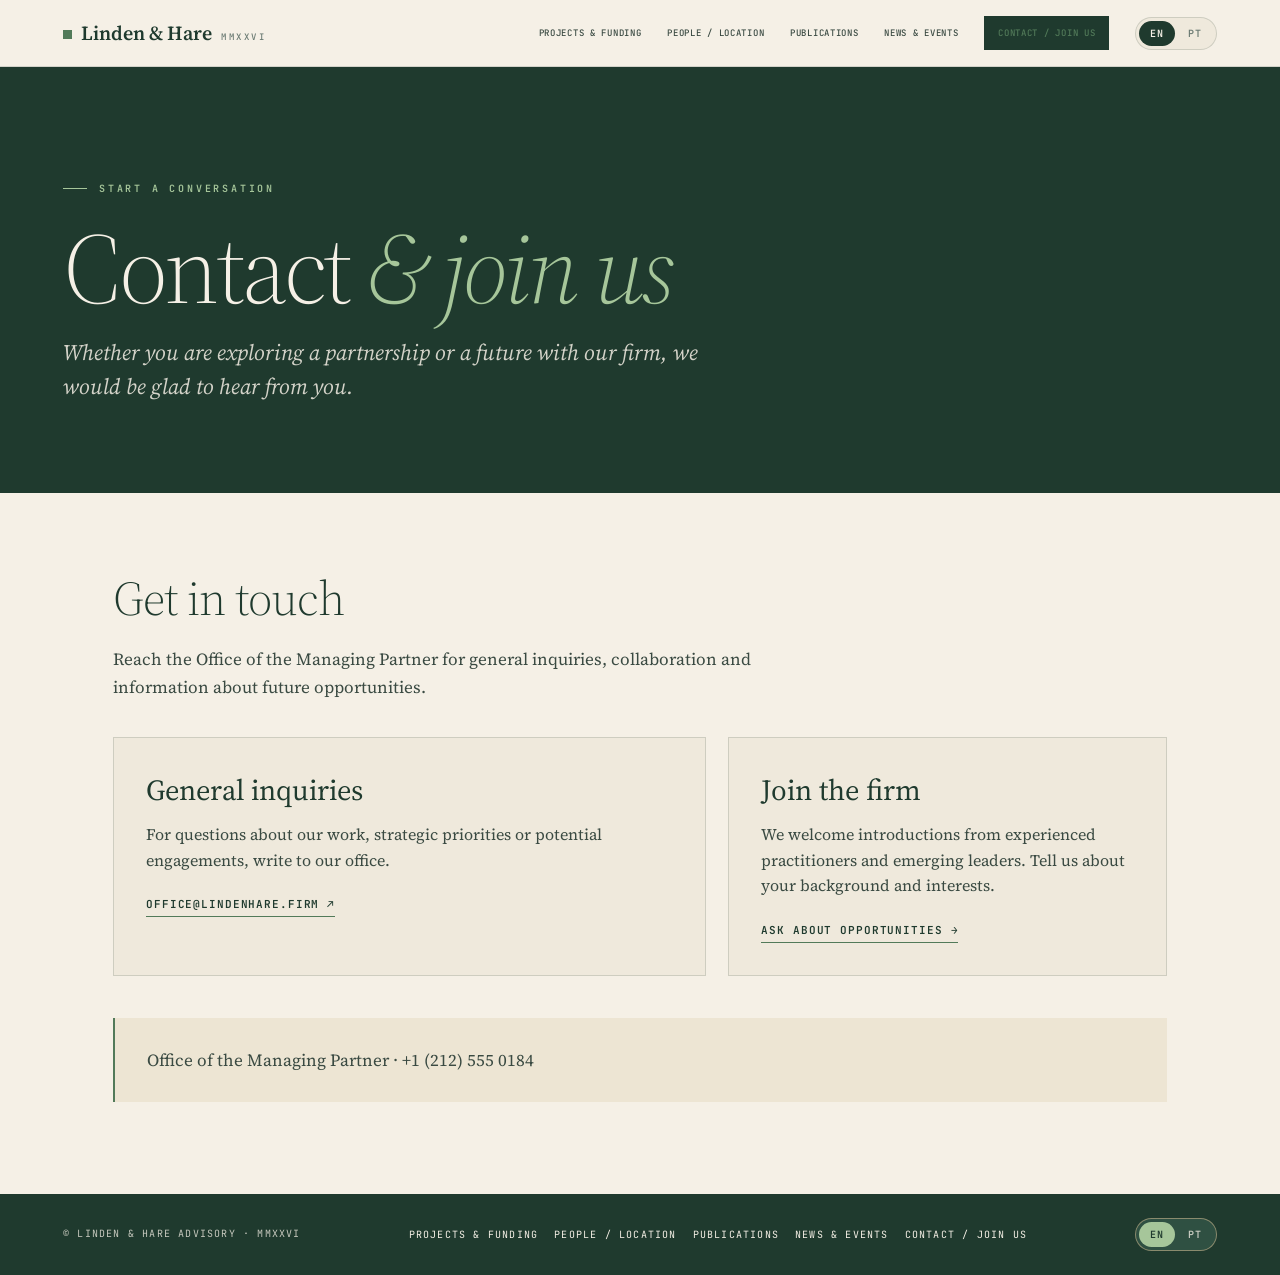
==== contact.html @ 703e1aa9 "PB.v1.0" ====
<!DOCTYPE html>
<html lang="en" data-title-en="Contact &amp; Join Us | Linden &amp; Hare" data-title-pt-BR="Contato e Faça Parte | Linden &amp; Hare" data-description-en="Contact Linden &amp; Hare Advisory about our work, partnerships and future opportunities." data-description-pt-BR="Entre em contato com a Linden &amp; Hare Advisory para falar sobre nosso trabalho, parcerias e oportunidades futuras.">
<head>
  <meta charset="UTF-8">
  <meta name="viewport" content="width=device-width, initial-scale=1.0">
  <meta name="description" content="Contact Linden & Hare Advisory about our work, partnerships and future opportunities.">
  <title>Contact &amp; Join Us | Linden &amp; Hare</title>
  <link rel="preconnect" href="https://fonts.googleapis.com">
  <link rel="preconnect" href="https://fonts.gstatic.com" crossorigin>
  <link href="https://fonts.googleapis.com/css2?family=Source+Serif+4:ital,opsz,wght@0,8..60,300;0,8..60,400;0,8..60,500;0,8..60,600&family=JetBrains+Mono:wght@400;500;700&display=swap" rel="stylesheet">
  <link rel="stylesheet" href="site-pages.css">
</head>
<body>
<header class="site-header">
  <a class="brand" href="index.html"><span class="mark"></span>Linden &amp; Hare<span class="sub">MMXXVI</span></a>
  <nav class="primary-nav" aria-label="Main navigation">
    <a href="projects.html"><span data-locale="en">Projects &amp; Funding</span><span data-locale="pt-BR" hidden>Projetos e Financiamento</span></a>
    <a href="people.html"><span data-locale="en">People / Location</span><span data-locale="pt-BR" hidden>Pessoas / Localização</span></a>
    <a href="publications.html"><span data-locale="en">Publications</span><span data-locale="pt-BR" hidden>Publicações</span></a>
    <a href="news.html"><span data-locale="en">News &amp; Events</span><span data-locale="pt-BR" hidden>Notícias e Eventos</span></a>
    <a class="nav-cta" href="contact.html" aria-current="page"><span data-locale="en">Contact / Join Us</span><span data-locale="pt-BR" hidden>Contato / Faça parte</span></a>
    <div class="language-toggle" role="group" data-language-group aria-label="Choose language">
      <button class="language-option is-active" type="button" data-language-option="en" aria-label="English" aria-pressed="true">EN</button>
      <button class="language-option" type="button" data-language-option="pt-BR" aria-label="Português do Brasil" aria-pressed="false">PT</button>
    </div>
  </nav>
</header>
<main class="page-main">
  <section class="page-hero">
    <div class="page-hero-inner">
      <div class="eyebrow"><span data-locale="en">Start a conversation</span><span data-locale="pt-BR" hidden>Vamos conversar</span></div>
      <h1><span data-locale="en">Contact <em>&amp; join us</em></span><span data-locale="pt-BR" hidden>Contato <em>e faça parte</em></span></h1>
      <p><span data-locale="en">Whether you are exploring a partnership or a future with our firm, we would be glad to hear from you.</span><span data-locale="pt-BR" hidden>Seja para conversar sobre uma parceria ou sobre seu futuro profissional na firma, será um prazer receber sua mensagem.</span></p>
    </div>
  </section>
  <section class="page-content">
    <h2 class="section-heading"><span data-locale="en">Get in touch</span><span data-locale="pt-BR" hidden>Fale conosco</span></h2>
    <p class="section-intro"><span data-locale="en">Reach the Office of the Managing Partner for general inquiries, collaboration and information about future opportunities.</span><span data-locale="pt-BR" hidden>Entre em contato com o Escritório do Sócio-Diretor para dúvidas gerais, colaboração e informações sobre oportunidades futuras.</span></p>
    <div class="contact-grid">
      <article class="contact-panel">
        <h2><span data-locale="en">General inquiries</span><span data-locale="pt-BR" hidden>Consultas gerais</span></h2>
        <p><span data-locale="en">For questions about our work, strategic priorities or potential engagements, write to our office.</span><span data-locale="pt-BR" hidden>Para conversar sobre nosso trabalho, prioridades estratégicas ou possíveis projetos, escreva para nosso escritório.</span></p>
        <a class="contact-link" href="mailto:office@lindenhare.firm">office@lindenhare.firm ↗</a>
      </article>
      <article class="contact-panel">
        <h2><span data-locale="en">Join the firm</span><span data-locale="pt-BR" hidden>Faça parte da firma</span></h2>
        <p><span data-locale="en">We welcome introductions from experienced practitioners and emerging leaders. Tell us about your background and interests.</span><span data-locale="pt-BR" hidden>Estamos abertos a conhecer profissionais experientes e novas lideranças. Conte-nos sobre sua trajetória e seus interesses.</span></p>
        <a class="contact-link" href="mailto:office@lindenhare.firm?subject=Future%20opportunities"><span data-locale="en">Ask about opportunities →</span><span data-locale="pt-BR" hidden>Consulte oportunidades →</span></a>
      </article>
    </div>
    <aside class="callout"><p><span data-locale="en">Office of the Managing Partner · +1 (212) 555 0184</span><span data-locale="pt-BR" hidden>Escritório do Sócio-Diretor · +1 (212) 555 0184</span></p></aside>
  </section>
</main>
<footer class="site-footer">
  <p>&copy; Linden &amp; Hare Advisory · MMXXVI</p>
  <nav class="site-footer-links" aria-label="Footer navigation">
    <a href="projects.html"><span data-locale="en">Projects &amp; Funding</span><span data-locale="pt-BR" hidden>Projetos e Financiamento</span></a>
    <a href="people.html"><span data-locale="en">People / Location</span><span data-locale="pt-BR" hidden>Pessoas / Localização</span></a>
    <a href="publications.html"><span data-locale="en">Publications</span><span data-locale="pt-BR" hidden>Publicações</span></a>
    <a href="news.html"><span data-locale="en">News &amp; Events</span><span data-locale="pt-BR" hidden>Notícias e Eventos</span></a>
    <a href="contact.html"><span data-locale="en">Contact / Join Us</span><span data-locale="pt-BR" hidden>Contato / Faça parte</span></a>
  </nav>
  <div class="language-toggle" role="group" data-language-group aria-label="Choose language">
    <button class="language-option is-active" type="button" data-language-option="en" aria-label="English" aria-pressed="true">EN</button>
    <button class="language-option" type="button" data-language-option="pt-BR" aria-label="Português do Brasil" aria-pressed="false">PT</button>
  </div>
</footer>
<script src="site-pages.js"></script>
</body>
</html>
---- site-pages.css ----
:root{
  --bone:#F5F0E6;
  --bone-2:#EFE9DC;
  --cream:#EDE5D3;
  --green:#1F3A2E;
  --green-2:#2F5042;
  --gold:#527A59;
  --gold-soft:#A6C69A;
  --ink:#1F3A2E;
  --ink-2:#3A4A42;
  --ink-3:#6B7B73;
  --rule:rgba(31,58,46,.16);
  --font-serif:'Source Serif 4',Georgia,serif;
  --font-mono:'JetBrains Mono','Courier New',monospace;
}
*{box-sizing:border-box}
html{scroll-behavior:smooth}
body{margin:0;background:var(--bone);color:var(--ink);font-family:var(--font-serif);-webkit-font-smoothing:antialiased}
a{color:inherit}
.site-header{position:sticky;top:0;z-index:10;display:flex;align-items:center;justify-content:space-between;gap:28px;padding:16px 7vmin;background:rgba(245,240,230,.96);border-bottom:1px solid var(--rule);backdrop-filter:blur(12px)}
.brand{display:flex;align-items:baseline;gap:9px;color:var(--ink);font-family:var(--font-serif);font-size:20px;font-weight:600;text-decoration:none;white-space:nowrap}
.brand .mark{display:inline-block;width:9px;height:9px;background:var(--gold);transform:translateY(-1px)}
.brand .sub{font-family:var(--font-mono);font-size:9px;font-weight:500;letter-spacing:.28em;text-transform:uppercase;color:var(--ink-3)}
.primary-nav{display:flex;align-items:center;justify-content:flex-end;gap:clamp(12px,2vw,26px);font-family:var(--font-mono);font-size:9px;font-weight:500;letter-spacing:.08em;text-transform:uppercase}
.primary-nav>a{color:var(--ink-2);text-decoration:none;white-space:nowrap;transition:color .2s}
.primary-nav>a:hover,.primary-nav>a:focus-visible,.primary-nav>a[aria-current=page]{color:var(--gold)}
.primary-nav .nav-cta{padding:10px 13px;border:1px solid var(--ink);background:var(--ink);color:var(--bone)}
.primary-nav .nav-cta:hover,.primary-nav .nav-cta:focus-visible{background:var(--gold);border-color:var(--gold);color:var(--ink)}
.language-toggle{display:inline-flex;align-items:center;gap:2px;padding:3px;background:var(--bone-2);border:1px solid var(--rule);border-radius:999px;font-family:var(--font-mono);font-size:10px;font-weight:600;letter-spacing:.08em}
.language-option{min-width:36px;padding:6px 9px;border:0;border-radius:999px;background:transparent;color:var(--ink-3);font:inherit;letter-spacing:inherit;cursor:pointer}
.language-option:hover,.language-option:focus-visible{color:var(--ink);outline:2px solid var(--gold);outline-offset:1px}
.language-option.is-active{background:var(--ink);color:var(--bone)}
.page-main{min-height:calc(100vh - 150px)}
.page-hero{padding:clamp(62px,9vw,124px) 7vmin clamp(56px,7vw,92px);background:var(--green);color:var(--bone)}
.page-hero-inner,.page-content{width:min(1180px,100%);margin:0 auto}
.eyebrow{display:flex;align-items:center;gap:12px;color:var(--gold-soft);font-family:var(--font-mono);font-size:10px;font-weight:600;letter-spacing:.28em;text-transform:uppercase}
.eyebrow::before{content:"";width:24px;height:1px;background:var(--gold-soft)}
.page-hero h1{max-width:950px;margin:24px 0 18px;font-size:clamp(48px,8vw,100px);font-weight:300;line-height:.98;letter-spacing:-.035em}
.page-hero h1 em{color:var(--gold-soft);font-weight:300}
.page-hero p{max-width:680px;margin:0;color:rgba(245,240,230,.84);font-size:clamp(17px,1.8vw,22px);font-style:italic;line-height:1.55}
.page-content{padding:72px 7vmin 92px}
.section-heading{margin:0 0 14px;font-size:clamp(30px,4vw,48px);font-weight:300;letter-spacing:-.025em}
.section-intro{max-width:720px;margin:0 0 36px;color:var(--ink-2);font-size:17px;line-height:1.65}
.card-grid{display:grid;grid-template-columns:repeat(3,minmax(0,1fr));gap:18px}
.info-card{display:flex;flex-direction:column;min-height:230px;padding:26px;background:var(--bone-2);border:1px solid var(--rule)}
.info-card .card-kicker{margin-bottom:20px;color:var(--gold);font-family:var(--font-mono);font-size:10px;font-weight:600;letter-spacing:.18em;text-transform:uppercase}
.info-card h3{margin:0 0 11px;font-size:25px;font-weight:400;line-height:1.15}
.info-card p{margin:0;color:var(--ink-2);font-size:15px;line-height:1.6}
.info-card .card-value{margin-top:auto;padding-top:22px;color:var(--ink);font-size:24px;font-style:italic}
.callout{margin-top:42px;padding:28px 32px;border-left:2px solid var(--gold);background:var(--cream)}
.callout p{max-width:850px;margin:0;color:var(--ink-2);font-size:17px;line-height:1.65}
.timeline{display:grid;grid-template-columns:140px 1fr;gap:0 28px}
.timeline-item{display:contents}
.timeline-date,.timeline-detail{padding:22px 0;border-bottom:1px solid var(--rule)}
.timeline-date{color:var(--gold);font-family:var(--font-mono);font-size:11px;font-weight:600;letter-spacing:.14em;text-transform:uppercase}
.timeline-detail h3{margin:0 0 7px;font-size:22px;font-weight:400}
.timeline-detail p{margin:0;color:var(--ink-2);font-size:15px;line-height:1.55}
.contact-grid{display:grid;grid-template-columns:1.15fr .85fr;gap:22px}
.contact-panel{padding:32px;background:var(--bone-2);border:1px solid var(--rule)}
.contact-panel h2{margin:0 0 12px;font-size:29px;font-weight:400}
.contact-panel p{margin:0 0 18px;color:var(--ink-2);font-size:16px;line-height:1.6}
.contact-link{display:inline-flex;align-items:center;gap:9px;color:var(--ink);font-family:var(--font-mono);font-size:11px;font-weight:600;letter-spacing:.08em;text-transform:uppercase;text-decoration:none;border-bottom:1px solid var(--gold);padding-bottom:5px}
.site-footer{display:flex;align-items:center;justify-content:space-between;gap:24px;padding:24px 7vmin;background:var(--green);color:var(--bone);font-family:var(--font-mono);font-size:10px;letter-spacing:.12em;text-transform:uppercase}
.site-footer p{margin:0;line-height:1.6;color:rgba(245,240,230,.78)}
.site-footer-links{display:flex;align-items:center;justify-content:center;gap:16px;flex-wrap:wrap}
.site-footer-links a{color:var(--bone);text-decoration:none;transition:color .2s}
.site-footer-links a:hover,.site-footer-links a:focus-visible{color:var(--gold-soft)}
.site-footer .language-toggle{background:var(--green-2);border-color:rgba(212,187,145,.55)}
.site-footer .language-option{color:rgba(245,240,230,.78)}
.site-footer .language-option:hover,.site-footer .language-option:focus-visible{color:var(--bone)}
.site-footer .language-option.is-active{background:var(--gold-soft);color:var(--ink)}
@media(max-width:1100px){
  .site-header{align-items:flex-start;flex-direction:column;gap:13px;padding:14px 5vw}
  .primary-nav{width:100%;justify-content:space-between;gap:12px;flex-wrap:wrap}
}
@media(max-width:720px){
  .primary-nav{justify-content:flex-start;gap:12px 18px}
  .card-grid{grid-template-columns:repeat(2,minmax(0,1fr))}
  .contact-grid{grid-template-columns:1fr}
  .page-content{padding:56px 5vw 68px}
  .page-hero{padding-left:5vw;padding-right:5vw}
}
@media(max-width:520px){
  .site-header{padding:13px 20px}
  .primary-nav{gap:10px 15px;font-size:8px}
  .primary-nav .nav-cta{padding:8px 9px}
  .brand{font-size:18px}
  .card-grid{grid-template-columns:1fr}
  .info-card{min-height:190px}
  .timeline{grid-template-columns:1fr}
  .timeline-date{padding-bottom:0;border-bottom:0}
  .timeline-detail{padding-top:10px}
  .site-footer{align-items:flex-start;flex-direction:column;padding:22px 20px}
  .site-footer-links{justify-content:flex-start;gap:12px}
}
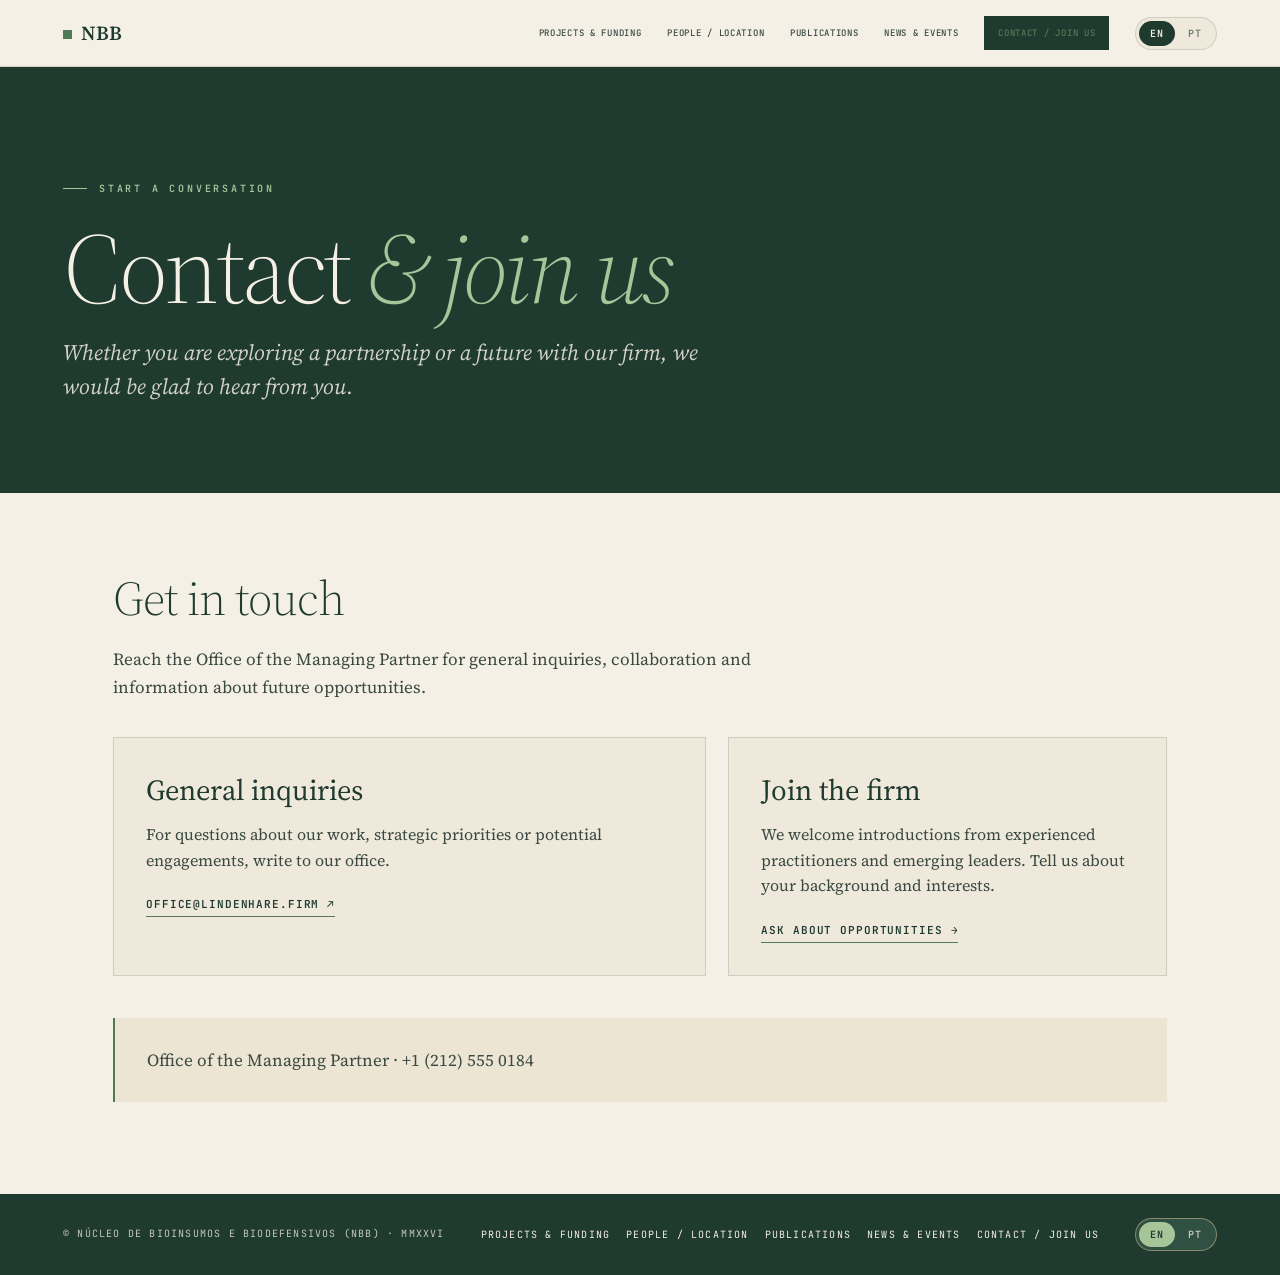
==== commit 16e93ff7: "pb.v1.1" ====
--- a/contact.html
+++ b/contact.html
@@ -1,10 +1,10 @@
 <!DOCTYPE html>
-<html lang="en" data-title-en="Contact &amp; Join Us | Linden &amp; Hare" data-title-pt-BR="Contato e Faça Parte | Linden &amp; Hare" data-description-en="Contact Linden &amp; Hare Advisory about our work, partnerships and future opportunities." data-description-pt-BR="Entre em contato com a Linden &amp; Hare Advisory para falar sobre nosso trabalho, parcerias e oportunidades futuras.">
+<html lang="en" data-title-en="Contact &amp; Join Us | Núcleo de Bioinsumos e Biodefensivos (NBB)" data-title-pt-BR="Contato e Faça Parte | Núcleo de Bioinsumos e Biodefensivos (NBB)" data-description-en="Contact Núcleo de Bioinsumos e Biodefensivos (NBB) about our work, partnerships and future opportunities." data-description-pt-BR="Entre em contato com o Núcleo de Bioinsumos e Biodefensivos (NBB) para falar sobre nosso trabalho, parcerias e oportunidades futuras.">
 <head>
   <meta charset="UTF-8">
   <meta name="viewport" content="width=device-width, initial-scale=1.0">
-  <meta name="description" content="Contact Linden & Hare Advisory about our work, partnerships and future opportunities.">
-  <title>Contact &amp; Join Us | Linden &amp; Hare</title>
+  <meta name="description" content="Contact Núcleo de Bioinsumos e Biodefensivos (NBB) about our work, partnerships and future opportunities.">
+  <title>Contact &amp; Join Us | Núcleo de Bioinsumos e Biodefensivos (NBB)</title>
   <link rel="preconnect" href="https://fonts.googleapis.com">
   <link rel="preconnect" href="https://fonts.gstatic.com" crossorigin>
   <link href="https://fonts.googleapis.com/css2?family=Source+Serif+4:ital,opsz,wght@0,8..60,300;0,8..60,400;0,8..60,500;0,8..60,600&family=JetBrains+Mono:wght@400;500;700&display=swap" rel="stylesheet">
@@ -12,7 +12,7 @@
 </head>
 <body>
 <header class="site-header">
-  <a class="brand" href="index.html"><span class="mark"></span>Linden &amp; Hare<span class="sub">MMXXVI</span></a>
+  <a class="brand" href="index.html" aria-label="Núcleo de Bioinsumos e Biodefensivos (NBB)"><span class="mark"></span>NBB</a>
   <nav class="primary-nav" aria-label="Main navigation">
     <a href="projects.html"><span data-locale="en">Projects &amp; Funding</span><span data-locale="pt-BR" hidden>Projetos e Financiamento</span></a>
     <a href="people.html"><span data-locale="en">People / Location</span><span data-locale="pt-BR" hidden>Pessoas / Localização</span></a>
@@ -52,7 +52,7 @@
   </section>
 </main>
 <footer class="site-footer">
-  <p>&copy; Linden &amp; Hare Advisory · MMXXVI</p>
+  <p>&copy; Núcleo de Bioinsumos e Biodefensivos (NBB) · MMXXVI</p>
   <nav class="site-footer-links" aria-label="Footer navigation">
     <a href="projects.html"><span data-locale="en">Projects &amp; Funding</span><span data-locale="pt-BR" hidden>Projetos e Financiamento</span></a>
     <a href="people.html"><span data-locale="en">People / Location</span><span data-locale="pt-BR" hidden>Pessoas / Localização</span></a>
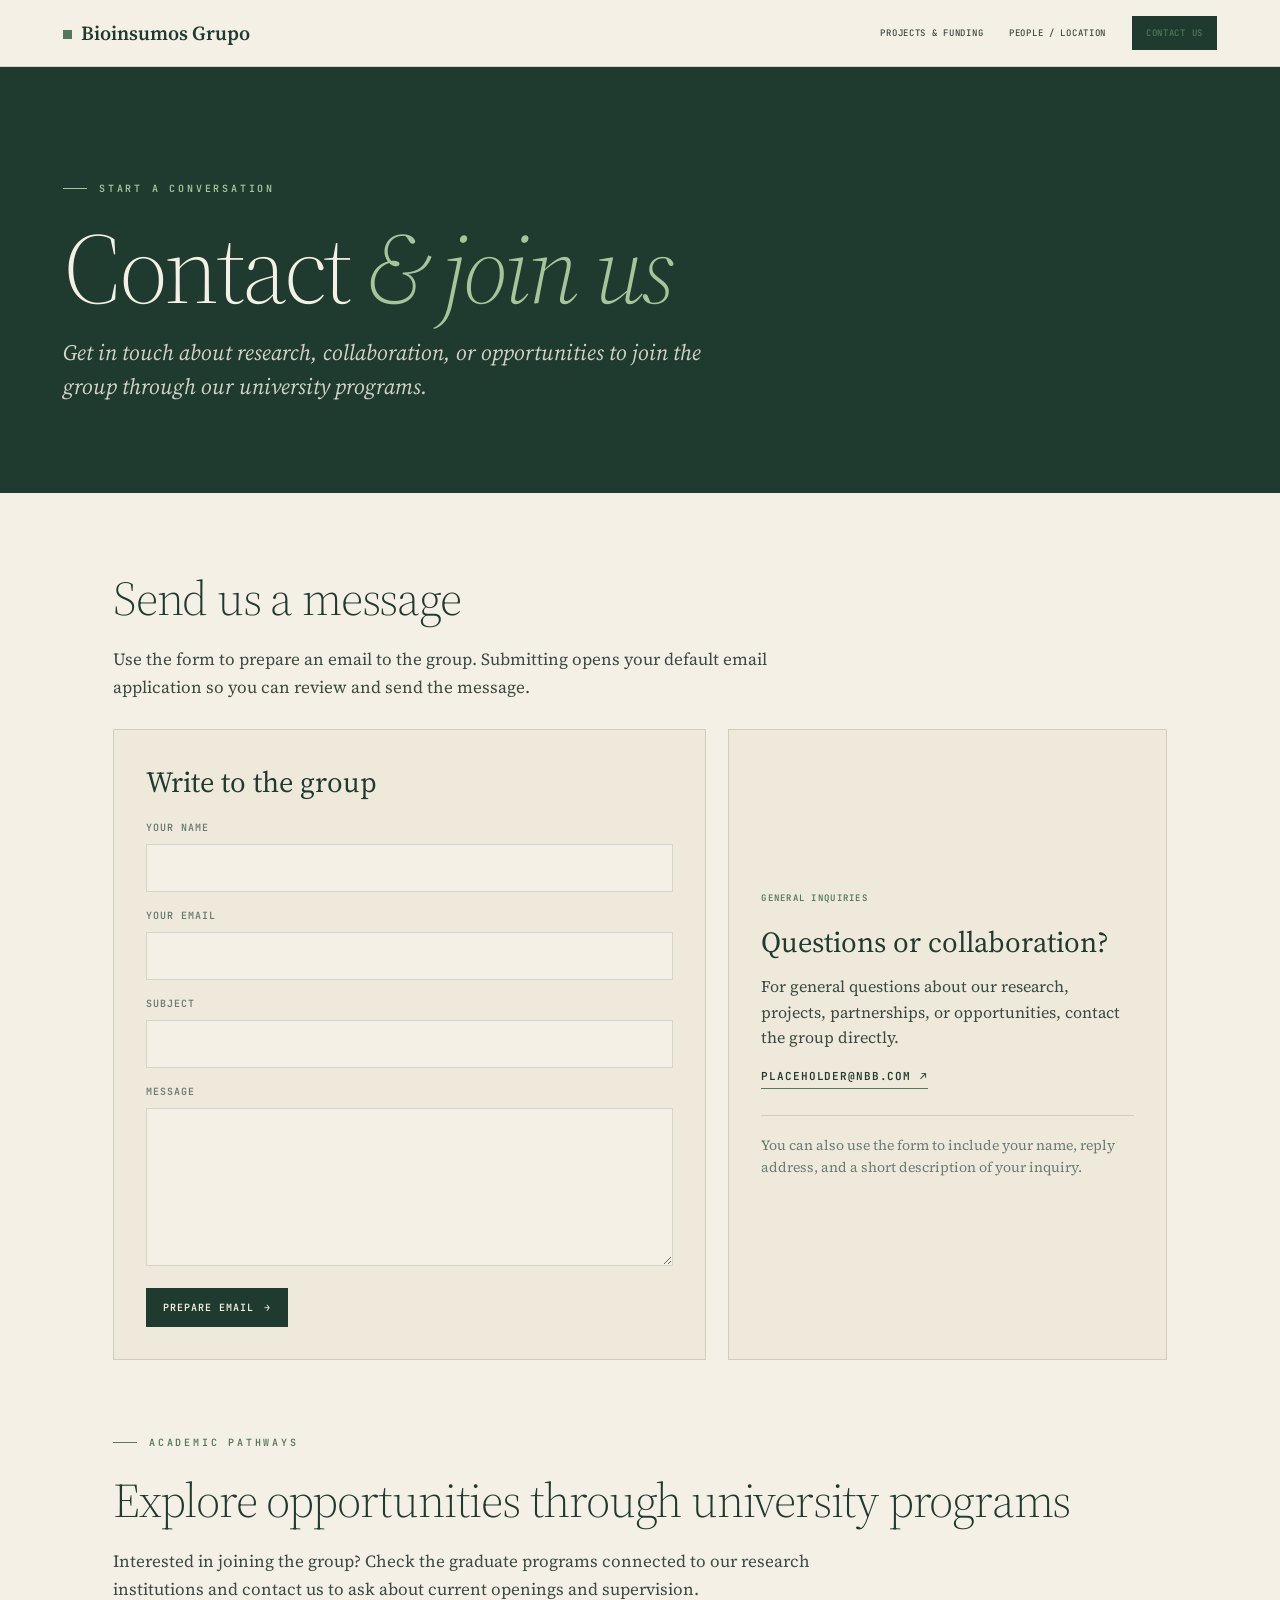
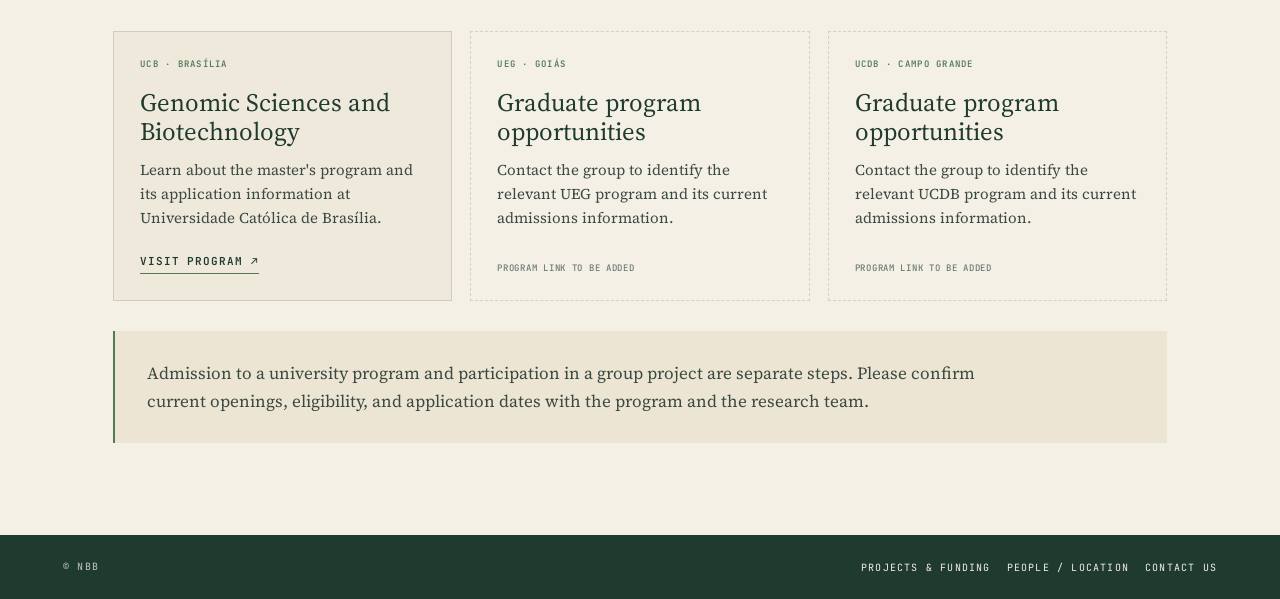
==== commit ab017865: "1.2" ====
--- a/contact.html
+++ b/contact.html
@@ -1,10 +1,10 @@
 <!DOCTYPE html>
-<html lang="en" data-title-en="Contact &amp; Join Us | Núcleo de Bioinsumos e Biodefensivos (NBB)" data-title-pt-BR="Contato e Faça Parte | Núcleo de Bioinsumos e Biodefensivos (NBB)" data-description-en="Contact Núcleo de Bioinsumos e Biodefensivos (NBB) about our work, partnerships and future opportunities." data-description-pt-BR="Entre em contato com o Núcleo de Bioinsumos e Biodefensivos (NBB) para falar sobre nosso trabalho, parcerias e oportunidades futuras.">
+<html lang="en">
 <head>
   <meta charset="UTF-8">
   <meta name="viewport" content="width=device-width, initial-scale=1.0">
-  <meta name="description" content="Contact Núcleo de Bioinsumos e Biodefensivos (NBB) about our work, partnerships and future opportunities.">
-  <title>Contact &amp; Join Us | Núcleo de Bioinsumos e Biodefensivos (NBB)</title>
+  <meta name="description" content="Contact Núcleo de Bioinsumos e Biodefensivos (Bioinsumos Grupo) about our work, partnerships and future opportunities.">
+  <title>Contact &amp; Join Us | NBB</title>
   <link rel="preconnect" href="https://fonts.googleapis.com">
   <link rel="preconnect" href="https://fonts.gstatic.com" crossorigin>
   <link href="https://fonts.googleapis.com/css2?family=Source+Serif+4:ital,opsz,wght@0,8..60,300;0,8..60,400;0,8..60,500;0,8..60,600&family=JetBrains+Mono:wght@400;500;700&display=swap" rel="stylesheet">
@@ -12,59 +12,85 @@
 </head>
 <body>
 <header class="site-header">
-  <a class="brand" href="index.html" aria-label="Núcleo de Bioinsumos e Biodefensivos (NBB)"><span class="mark"></span>NBB</a>
+  <a class="brand" href="index.html" aria-label="Núcleo de Bioinsumos e Biodefensivos (Bioinsumos Grupo)"><span class="mark"></span>Bioinsumos Grupo</a>
   <nav class="primary-nav" aria-label="Main navigation">
-    <a href="projects.html"><span data-locale="en">Projects &amp; Funding</span><span data-locale="pt-BR" hidden>Projetos e Financiamento</span></a>
-    <a href="people.html"><span data-locale="en">People / Location</span><span data-locale="pt-BR" hidden>Pessoas / Localização</span></a>
-    <a href="publications.html"><span data-locale="en">Publications</span><span data-locale="pt-BR" hidden>Publicações</span></a>
-    <a href="news.html"><span data-locale="en">News &amp; Events</span><span data-locale="pt-BR" hidden>Notícias e Eventos</span></a>
-    <a class="nav-cta" href="contact.html" aria-current="page"><span data-locale="en">Contact / Join Us</span><span data-locale="pt-BR" hidden>Contato / Faça parte</span></a>
-    <div class="language-toggle" role="group" data-language-group aria-label="Choose language">
-      <button class="language-option is-active" type="button" data-language-option="en" aria-label="English" aria-pressed="true">EN</button>
-      <button class="language-option" type="button" data-language-option="pt-BR" aria-label="Português do Brasil" aria-pressed="false">PT</button>
-    </div>
-  </nav>
+    <a href="projects.html">Projects &amp; Funding</a>
+    <a href="people.html">People / Location</a>
+    <a class="nav-cta" href="contact.html" aria-current="page">Contact Us</a>
+</nav>
 </header>
 <main class="page-main">
   <section class="page-hero">
     <div class="page-hero-inner">
-      <div class="eyebrow"><span data-locale="en">Start a conversation</span><span data-locale="pt-BR" hidden>Vamos conversar</span></div>
-      <h1><span data-locale="en">Contact <em>&amp; join us</em></span><span data-locale="pt-BR" hidden>Contato <em>e faça parte</em></span></h1>
-      <p><span data-locale="en">Whether you are exploring a partnership or a future with our firm, we would be glad to hear from you.</span><span data-locale="pt-BR" hidden>Seja para conversar sobre uma parceria ou sobre seu futuro profissional na firma, será um prazer receber sua mensagem.</span></p>
+      <div class="eyebrow">Start a conversation</div>
+      <h1>Contact <em>&amp; join us</em></h1>
+      <p>Get in touch about research, collaboration, or opportunities to join the group through our university programs.</p>
     </div>
   </section>
-  <section class="page-content">
-    <h2 class="section-heading"><span data-locale="en">Get in touch</span><span data-locale="pt-BR" hidden>Fale conosco</span></h2>
-    <p class="section-intro"><span data-locale="en">Reach the Office of the Managing Partner for general inquiries, collaboration and information about future opportunities.</span><span data-locale="pt-BR" hidden>Entre em contato com o Escritório do Sócio-Diretor para dúvidas gerais, colaboração e informações sobre oportunidades futuras.</span></p>
-    <div class="contact-grid">
-      <article class="contact-panel">
-        <h2><span data-locale="en">General inquiries</span><span data-locale="pt-BR" hidden>Consultas gerais</span></h2>
-        <p><span data-locale="en">For questions about our work, strategic priorities or potential engagements, write to our office.</span><span data-locale="pt-BR" hidden>Para conversar sobre nosso trabalho, prioridades estratégicas ou possíveis projetos, escreva para nosso escritório.</span></p>
-        <a class="contact-link" href="mailto:office@lindenhare.firm">office@lindenhare.firm ↗</a>
-      </article>
-      <article class="contact-panel">
-        <h2><span data-locale="en">Join the firm</span><span data-locale="pt-BR" hidden>Faça parte da firma</span></h2>
-        <p><span data-locale="en">We welcome introductions from experienced practitioners and emerging leaders. Tell us about your background and interests.</span><span data-locale="pt-BR" hidden>Estamos abertos a conhecer profissionais experientes e novas lideranças. Conte-nos sobre sua trajetória e seus interesses.</span></p>
-        <a class="contact-link" href="mailto:office@lindenhare.firm?subject=Future%20opportunities"><span data-locale="en">Ask about opportunities →</span><span data-locale="pt-BR" hidden>Consulte oportunidades →</span></a>
-      </article>
-    </div>
-    <aside class="callout"><p><span data-locale="en">Office of the Managing Partner · +1 (212) 555 0184</span><span data-locale="pt-BR" hidden>Escritório do Sócio-Diretor · +1 (212) 555 0184</span></p></aside>
+  <section class="page-content contact-page-content">
+    <section class="contact-section" aria-labelledby="contact-email-heading">
+      <h2 class="section-heading" id="contact-email-heading">Send us a message</h2>
+      <p class="section-intro">Use the form to prepare an email to the group. Submitting opens your default email application so you can review and send the message.</p>
+      <div class="contact-grid">
+        <article class="contact-panel contact-form-panel">
+          <h2>Write to the group</h2>
+          <form action="mailto:placeholder@nbb.com" method="post" enctype="text/plain">
+            <label for="contact-name">Your name</label>
+            <input id="contact-name" name="Name" autocomplete="name" required>
+            <label for="contact-email">Your email</label>
+            <input id="contact-email" name="Email" type="email" autocomplete="email" required>
+            <label for="contact-subject">Subject</label>
+            <input id="contact-subject" name="Subject" required>
+            <label for="contact-message">Message</label>
+            <textarea id="contact-message" name="Message" rows="6" required></textarea>
+            <button class="contact-submit" type="submit">Prepare email <span aria-hidden="true">&rarr;</span></button>
+          </form>
+        </article>
+        <article class="contact-panel contact-general-panel">
+          <span class="card-kicker">General inquiries</span>
+          <h2>Questions or collaboration?</h2>
+          <p>For general questions about our research, projects, partnerships, or opportunities, contact the group directly.</p>
+          <a class="contact-link" href="mailto:placeholder@nbb.com">placeholder@nbb.com <span aria-hidden="true">&nearr;</span></a>
+          <p class="contact-note">You can also use the form to include your name, reply address, and a short description of your inquiry.</p>
+        </article>
+      </div>
+    </section>
+
+    <section class="contact-section program-opportunities" aria-labelledby="programs-heading">
+      <div class="eyebrow">Academic pathways</div>
+      <h2 class="section-heading" id="programs-heading">Explore opportunities through university programs</h2>
+      <p class="section-intro">Interested in joining the group? Check the graduate programs connected to our research institutions and contact us to ask about current openings and supervision.</p>
+      <div class="program-card-grid">
+        <article class="program-card">
+          <span class="card-kicker">UCB · Brasília</span>
+          <h3>Genomic Sciences and Biotechnology</h3>
+          <p>Learn about the master's program and its application information at Universidade Católica de Brasília.</p>
+          <a class="contact-link" href="https://www.catolica.edu.br/pos-stricto/mestrado-em-ciencias-genomicas-e-biotecnologia-ucb" target="_blank" rel="noopener noreferrer">Visit program <span aria-hidden="true">&nearr;</span></a>
+        </article>
+        <article class="program-card program-card-pending">
+          <span class="card-kicker">UEG · Goiás</span>
+          <h3>Graduate program opportunities</h3>
+          <p>Contact the group to identify the relevant UEG program and its current admissions information.</p>
+          <span class="program-link-pending">Program link to be added</span>
+        </article>
+        <article class="program-card program-card-pending">
+          <span class="card-kicker">UCDB · Campo Grande</span>
+          <h3>Graduate program opportunities</h3>
+          <p>Contact the group to identify the relevant UCDB program and its current admissions information.</p>
+          <span class="program-link-pending">Program link to be added</span>
+        </article>
+      </div>
+      <aside class="callout"><p>Admission to a university program and participation in a group project are separate steps. Please confirm current openings, eligibility, and application dates with the program and the research team.</p></aside>
+    </section>
   </section>
 </main>
 <footer class="site-footer">
-  <p>&copy; Núcleo de Bioinsumos e Biodefensivos (NBB) · MMXXVI</p>
+  <p>&copy; NBB</p>
   <nav class="site-footer-links" aria-label="Footer navigation">
-    <a href="projects.html"><span data-locale="en">Projects &amp; Funding</span><span data-locale="pt-BR" hidden>Projetos e Financiamento</span></a>
-    <a href="people.html"><span data-locale="en">People / Location</span><span data-locale="pt-BR" hidden>Pessoas / Localização</span></a>
-    <a href="publications.html"><span data-locale="en">Publications</span><span data-locale="pt-BR" hidden>Publicações</span></a>
-    <a href="news.html"><span data-locale="en">News &amp; Events</span><span data-locale="pt-BR" hidden>Notícias e Eventos</span></a>
-    <a href="contact.html"><span data-locale="en">Contact / Join Us</span><span data-locale="pt-BR" hidden>Contato / Faça parte</span></a>
+    <a href="projects.html">Projects &amp; Funding</a>
+    <a href="people.html">People / Location</a>
+    <a href="contact.html">Contact Us</a>
   </nav>
-  <div class="language-toggle" role="group" data-language-group aria-label="Choose language">
-    <button class="language-option is-active" type="button" data-language-option="en" aria-label="English" aria-pressed="true">EN</button>
-    <button class="language-option" type="button" data-language-option="pt-BR" aria-label="Português do Brasil" aria-pressed="false">PT</button>
-  </div>
 </footer>
-<script src="site-pages.js"></script>
 </body>
 </html>
--- a/site-pages.css
+++ b/site-pages.css
@@ -26,10 +26,6 @@
 .primary-nav>a:hover,.primary-nav>a:focus-visible,.primary-nav>a[aria-current=page]{color:var(--gold)}
 .primary-nav .nav-cta{padding:10px 13px;border:1px solid var(--ink);background:var(--ink);color:var(--bone)}
 .primary-nav .nav-cta:hover,.primary-nav .nav-cta:focus-visible{background:var(--gold);border-color:var(--gold);color:var(--ink)}
-.language-toggle{display:inline-flex;align-items:center;gap:2px;padding:3px;background:var(--bone-2);border:1px solid var(--rule);border-radius:999px;font-family:var(--font-mono);font-size:10px;font-weight:600;letter-spacing:.08em}
-.language-option{min-width:36px;padding:6px 9px;border:0;border-radius:999px;background:transparent;color:var(--ink-3);font:inherit;letter-spacing:inherit;cursor:pointer}
-.language-option:hover,.language-option:focus-visible{color:var(--ink);outline:2px solid var(--gold);outline-offset:1px}
-.language-option.is-active{background:var(--ink);color:var(--bone)}
 .page-main{min-height:calc(100vh - 150px)}
 .page-hero{padding:clamp(62px,9vw,124px) 7vmin clamp(56px,7vw,92px);background:var(--green);color:var(--bone)}
 .page-hero-inner,.page-content{width:min(1180px,100%);margin:0 auto}
@@ -60,15 +56,194 @@
 .contact-panel h2{margin:0 0 12px;font-size:29px;font-weight:400}
 .contact-panel p{margin:0 0 18px;color:var(--ink-2);font-size:16px;line-height:1.6}
 .contact-link{display:inline-flex;align-items:center;gap:9px;color:var(--ink);font-family:var(--font-mono);font-size:11px;font-weight:600;letter-spacing:.08em;text-transform:uppercase;text-decoration:none;border-bottom:1px solid var(--gold);padding-bottom:5px}
+.contact-page-content{display:grid;gap:76px}
+.contact-section .section-intro{margin-bottom:28px}
+.contact-form-panel form{display:grid;gap:10px}
+.contact-form-panel label{margin-top:7px;color:var(--ink-3);font-family:var(--font-mono);font-size:10px;font-weight:600;letter-spacing:.1em;text-transform:uppercase}
+.contact-form-panel input,.contact-form-panel textarea{width:100%;padding:12px 13px;border:1px solid var(--rule);border-radius:0;background:var(--bone);color:var(--ink);font:16px var(--font-serif)}
+.contact-form-panel textarea{resize:vertical}
+.contact-form-panel input:focus-visible,.contact-form-panel textarea:focus-visible{outline:2px solid var(--gold);outline-offset:2px}
+.contact-submit{display:inline-flex;align-items:center;justify-content:center;gap:10px;justify-self:start;margin-top:12px;padding:12px 16px;border:1px solid var(--ink);background:var(--ink);color:var(--bone);font-family:var(--font-mono);font-size:10px;font-weight:600;letter-spacing:.1em;text-transform:uppercase;cursor:pointer}
+.contact-submit:hover,.contact-submit:focus-visible{border-color:var(--gold);background:var(--gold);color:var(--bone)}
+.contact-general-panel{display:flex;flex-direction:column;align-items:flex-start;justify-content:center}
+.contact-general-panel .card-kicker,.program-card .card-kicker{display:block;margin-bottom:18px;color:var(--gold);font-family:var(--font-mono);font-size:9px;font-weight:600;letter-spacing:.14em;text-transform:uppercase}
+.contact-general-panel .contact-note{margin-top:26px;padding-top:18px;border-top:1px solid var(--rule);color:var(--ink-3);font-size:14px}
+.program-opportunities>.eyebrow{margin-bottom:18px;color:var(--gold)}
+.program-opportunities>.eyebrow::before{background:var(--gold)}
+.program-card-grid{display:grid;grid-template-columns:repeat(3,minmax(0,1fr));gap:18px}
+.program-card{display:flex;min-width:0;min-height:260px;flex-direction:column;align-items:flex-start;padding:26px;background:var(--bone-2);border:1px solid var(--rule)}
+.program-card h3{margin:0 0 12px;font-size:25px;font-weight:400;line-height:1.16}
+.program-card p{margin:0 0 24px;color:var(--ink-2);font-size:15px;line-height:1.6}
+.program-card .contact-link,.program-link-pending{margin-top:auto}
+.program-card-pending{background:transparent;border-style:dashed}
+.program-link-pending{color:var(--ink-3);font-family:var(--font-mono);font-size:9px;font-weight:500;letter-spacing:.08em;text-transform:uppercase}
+.program-opportunities .callout{margin-top:30px}
+.funding-overview{padding:34px 7vmin;background:var(--bone-2);border-bottom:1px solid var(--rule)}
+.funding-overview-inner{display:grid;grid-template-columns:minmax(0,2fr) repeat(2,minmax(130px,1fr));align-items:center;gap:24px;width:min(1180px,100%);margin:0 auto}
+.funding-total{display:flex;flex-direction:column;gap:5px}
+.funding-label,.funding-note{font-family:var(--font-mono);font-size:10px;font-weight:500;letter-spacing:.14em;text-transform:uppercase;color:var(--ink-3)}
+.funding-total strong{font-family:var(--font-serif);font-size:clamp(30px,4vw,48px);font-weight:400;line-height:1.1;font-variant-numeric:tabular-nums}
+.program-stat{display:flex;flex-direction:column;gap:4px;padding-left:22px;border-left:1px solid var(--rule)}
+.program-stat strong{font-family:var(--font-serif);font-size:36px;font-weight:300;line-height:1}
+.program-stat span{font-family:var(--font-mono);font-size:9px;letter-spacing:.1em;text-transform:uppercase;color:var(--ink-3)}
+.projects-section{padding-bottom:76px}
+.projects-layout{display:grid;grid-template-columns:minmax(210px,250px) minmax(0,1fr);align-items:start;gap:38px}
+.project-filters{position:sticky;top:104px;display:flex;flex-direction:column;align-items:stretch;gap:11px;padding:22px;background:var(--bone-2);border:1px solid var(--rule)}
+.project-filters h3{margin:0 0 8px;font-size:21px;font-weight:400}
+.project-filters label{margin-top:5px;font-family:var(--font-mono);font-size:9px;font-weight:600;letter-spacing:.12em;text-transform:uppercase;color:var(--ink-3)}
+.project-filters select{width:100%;min-height:42px;padding:9px 10px;border:1px solid var(--rule);border-radius:0;background:var(--bone);color:var(--ink);font:inherit;font-size:14px}
+.project-filters select:focus-visible,.filter-reset:focus-visible,.project-details-button:focus-visible,.project-dialog-close:focus-visible{outline:2px solid var(--gold);outline-offset:3px}
+.filter-reset{align-self:flex-start;margin-top:8px;padding:0 0 4px;border:0;border-bottom:1px solid var(--gold);background:transparent;color:var(--ink);font-family:var(--font-mono);font-size:9px;font-weight:600;letter-spacing:.1em;text-transform:uppercase;cursor:pointer}
+.project-results-count{margin:0 0 14px;color:var(--ink-3);font-family:var(--font-mono);font-size:10px;font-weight:500;letter-spacing:.12em;text-transform:uppercase}
+.project-list{border-top:1px solid var(--rule)}
+.project-card{padding:26px 28px;background:rgba(239,233,220,.45);border-bottom:1px solid var(--rule)}
+.project-card:nth-child(even){background:transparent}
+.project-card-meta{display:flex;align-items:center;gap:12px;flex-wrap:wrap;margin-bottom:12px}
+.project-category,.project-institution{font-family:var(--font-mono);font-size:9px;font-weight:600;letter-spacing:.12em;text-transform:uppercase}
+.project-category{color:var(--gold)}
+.project-institution{padding-left:12px;border-left:1px solid var(--rule);color:var(--ink-3)}
+.project-card h3{margin:0 0 10px;font-size:clamp(20px,2.4vw,28px);font-weight:400;line-height:1.2}
+.project-summary{display:-webkit-box;overflow:hidden;margin:0;color:var(--ink-2);font-size:15px;line-height:1.6;-webkit-box-orient:vertical;-webkit-line-clamp:3}
+.project-card-footer{display:flex;align-items:center;justify-content:space-between;gap:16px;margin-top:20px}
+.project-card-footer>span{color:var(--ink-3);font-size:14px;font-style:italic}
+.project-details-button{flex:none;padding:9px 12px;border:1px solid var(--ink);background:transparent;color:var(--ink);font-family:var(--font-mono);font-size:9px;font-weight:600;letter-spacing:.1em;text-transform:uppercase;cursor:pointer;transition:background .2s,color .2s}
+.project-details-button:hover{background:var(--ink);color:var(--bone)}
+.project-empty{padding:24px 0;color:var(--ink-2);font-size:16px}
+.project-dialog{width:min(820px,calc(100% - 32px));max-height:min(86vh,900px);margin:auto;padding:clamp(24px,5vw,48px);overflow-y:auto;border:1px solid var(--ink);border-radius:0;background:var(--bone);color:var(--ink);box-shadow:0 24px 80px rgba(0,0,0,.24)}
+.project-dialog::backdrop{background:rgba(16,35,27,.72);backdrop-filter:blur(3px)}
+.project-dialog-header{display:flex;align-items:center;justify-content:space-between;gap:20px}
+.project-dialog-kicker{font-family:var(--font-mono);font-size:9px;font-weight:600;letter-spacing:.14em;text-transform:uppercase;color:var(--gold)}
+.project-dialog-close{display:grid;place-items:center;flex:none;width:38px;height:38px;border:1px solid var(--rule);background:transparent;color:var(--ink);font-size:27px;line-height:1;cursor:pointer}
+.project-dialog-close:hover{background:var(--ink);color:var(--bone)}
+.project-dialog h2{margin:24px 0 10px;font-size:clamp(25px,4vw,38px);font-weight:400;line-height:1.15}
+.project-dialog-student{margin:0 0 26px;color:var(--ink-2);font-size:16px;font-style:italic}
+.project-details{display:grid;grid-template-columns:minmax(145px,.35fr) minmax(0,1fr);margin:0;border-top:1px solid var(--rule)}
+.project-details dt,.project-details dd{margin:0;padding:14px 0;border-bottom:1px solid var(--rule);font-size:14px;line-height:1.6}
+.project-details dt{padding-right:18px;color:var(--ink-3);font-family:var(--font-mono);font-size:9px;font-weight:600;letter-spacing:.1em;text-transform:uppercase}
+.project-details dd{color:var(--ink-2);white-space:pre-line}
+.projects-cta{padding:0 7vmin 72px}
+.projects-cta-inner{display:flex;align-items:center;justify-content:space-between;gap:32px;width:min(1180px,100%);margin:0 auto;padding:clamp(28px,5vw,52px);background:linear-gradient(rgba(31,58,46,.78),rgba(31,58,46,.78)),url("cerrado.jpg") center/cover no-repeat;color:var(--bone)}
+.projects-cta .eyebrow{color:var(--gold-soft)}
+.projects-cta .eyebrow::before{background:var(--gold-soft)}
+.projects-cta h2{max-width:720px;margin:17px 0 10px;font-size:clamp(28px,4vw,44px);font-weight:300;line-height:1.1}
+.projects-cta h2 em{color:var(--gold-soft)}
+.projects-cta p{max-width:680px;margin:0;color:rgba(245,240,230,.8);font-size:16px;line-height:1.6}
+.projects-cta-link{display:inline-flex;flex:none;align-items:center;gap:12px;padding:12px 15px;border:1px solid var(--gold-soft);color:var(--bone);font-family:var(--font-mono);font-size:9px;font-weight:600;letter-spacing:.12em;text-transform:uppercase;text-decoration:none;transition:background .2s,color .2s}
+.projects-cta-link:hover,.projects-cta-link:focus-visible{background:var(--gold-soft);color:var(--ink)}
+.projects-cta-link span{font-size:15px}
+.people-section{padding:clamp(64px,8vw,104px) 7vmin}
+.people-section-inner,.coordinator-inner,.people-cta-inner{width:min(1240px,100%);margin:0 auto}
+.people-hero{position:relative;isolation:isolate;overflow:hidden;padding-top:clamp(86px,11vw,150px);padding-bottom:clamp(80px,10vw,128px);background:var(--bone-2);color:var(--ink)}
+.people-hero::before{position:absolute;z-index:-1;top:50%;right:clamp(24px,10vw,160px);width:clamp(190px,29vw,390px);aspect-ratio:1;border:1px solid rgba(31,58,46,.18);border-radius:50%;background:radial-gradient(circle at center,rgba(82,122,89,.18) 0 2px,transparent 3px),radial-gradient(circle at center,transparent 0 42%,rgba(82,122,89,.08) 42.2% 42.7%,transparent 43%),radial-gradient(circle at center,rgba(166,198,154,.25),transparent 68%);box-shadow:0 0 0 24px rgba(31,58,46,.035),0 0 0 52px rgba(31,58,46,.025);content:"";transform:translateY(-50%)}
+.people-hero::after{position:absolute;z-index:-1;right:clamp(50px,14vw,220px);bottom:4%;color:rgba(31,58,46,.055);content:"NBB";font-family:var(--font-serif);font-size:clamp(100px,20vw,260px);font-weight:600;letter-spacing:-.08em;line-height:.8;pointer-events:none}
+.people-hero .page-hero-inner{position:relative;z-index:1}
+.people-hero .eyebrow{width:max-content;padding:9px 13px;border:1px solid rgba(31,58,46,.2);background:rgba(245,240,230,.78);color:var(--gold);letter-spacing:.2em}
+.people-hero .eyebrow::before{width:7px;height:7px;border-radius:50%;background:var(--gold)}
+.people-hero h1{max-width:900px;margin-top:30px;color:var(--ink);font-size:clamp(54px,9vw,112px);font-weight:400;line-height:.94;letter-spacing:-.055em}
+.people-hero h1 em{color:var(--gold);font-weight:300}
+.people-hero p{max-width:620px;margin-top:26px;color:var(--ink-2);font-size:clamp(18px,2vw,23px);font-style:normal;line-height:1.55}
+.coordinator-section{position:relative;overflow:hidden;padding:clamp(54px,8vw,100px) 7vmin;background:linear-gradient(115deg,rgba(20,48,36,.98),rgba(31,58,46,.92)),url("cerrado.jpg") center/cover no-repeat;color:var(--bone)}
+.coordinator-inner{display:grid;grid-template-columns:minmax(260px,.78fr) minmax(0,1.4fr);align-items:center;gap:clamp(36px,7vw,92px)}
+.coordinator-portrait{position:relative;min-height:440px;overflow:hidden;background:linear-gradient(145deg,#527a59,#19392a);border:1px solid rgba(245,240,230,.24)}
+.coordinator-portrait img{position:absolute;width:100%;height:100%;inset:0;object-fit:cover;visibility:hidden}
+.coordinator-portrait img.is-loaded{visibility:visible}
+.coordinator-portrait.has-placeholder{display:grid;place-items:center}
+.portrait-fallback{display:none;color:rgba(245,240,230,.88);font-family:var(--font-serif);font-size:clamp(76px,12vw,140px);font-weight:300;letter-spacing:-.06em}
+.coordinator-portrait.has-placeholder .portrait-fallback{display:block}
+.portrait-caption{position:absolute;right:0;bottom:0;left:0;padding:16px 18px;background:linear-gradient(transparent,rgba(12,30,22,.86));color:var(--bone);font-family:var(--font-mono);font-size:9px;font-weight:600;letter-spacing:.18em;text-transform:uppercase}
+.coordinator-copy .eyebrow{color:var(--gold-soft)}
+.coordinator-copy .eyebrow::before{background:var(--gold-soft)}
+.coordinator-copy h2{max-width:760px;margin:20px 0;font-size:clamp(38px,5vw,66px);font-weight:300;line-height:1.02;letter-spacing:-.035em}
+.coordinator-copy h2 em{color:var(--gold-soft);font-weight:300}
+.coordinator-copy>p{max-width:760px;margin:0 0 15px;color:rgba(245,240,230,.78);font-size:15px;line-height:1.75}
+.coordinator-copy .coordinator-lead{color:var(--bone);font-size:clamp(17px,2vw,21px);font-style:italic;line-height:1.55}
+.coordinator-tags{display:flex;flex-wrap:wrap;gap:9px;margin-top:24px}
+.coordinator-tags span{padding:9px 11px;border:1px solid rgba(245,240,230,.3);color:var(--gold-soft);font-family:var(--font-mono);font-size:8px;font-weight:500;letter-spacing:.1em;text-transform:uppercase}
+.supervisors-section{background:var(--bone)}
+.people-section-heading{display:flex;align-items:flex-end;justify-content:space-between;gap:32px;margin-bottom:32px}
+.people-section-heading .section-heading,.people-section>.people-section-inner>.section-heading{margin:14px 0 0;font-size:clamp(32px,4.6vw,54px);line-height:1.05}
+.people-section-heading .section-heading em,.people-section>.people-section-inner>.section-heading em{color:var(--gold);font-weight:300}
+.people-section-heading .section-intro{max-width:450px;margin:0;font-size:15px}
+.supervisor-grid{display:grid;grid-template-columns:repeat(4,minmax(0,1fr));gap:18px}
+.supervisor-card{overflow:hidden;background:var(--bone-2);border:1px solid var(--rule);transition:transform .25s,box-shadow .25s}
+.supervisor-card:hover{transform:translateY(-5px);box-shadow:0 16px 34px rgba(31,58,46,.13)}
+.supervisor-photo-button{display:block;width:100%;padding:0;border:0;background:none;text-align:left;cursor:pointer}
+.supervisor-photo{position:relative;display:grid;place-items:center;aspect-ratio:4/3;overflow:hidden;background:linear-gradient(145deg,#d9e3d8,#839e89)}
+.supervisor-photo img,.student-photo img{position:absolute;inset:0;width:100%;height:100%;object-fit:cover;visibility:hidden}
+.supervisor-photo img.is-loaded,.student-photo img.is-loaded{visibility:visible}
+.supervisor-photo.has-placeholder,.student-photo.has-placeholder{background:linear-gradient(145deg,#527a59,#1f3a2e)}
+.photo-fallback{display:none;color:rgba(245,240,230,.92);font-family:var(--font-serif);font-size:58px;font-weight:300;letter-spacing:-.05em}
+.has-placeholder .photo-fallback{display:block}
+.supervisor-card-details{padding:17px 18px 19px}
+.person-affiliation{display:block;min-height:27px;color:var(--gold);font-family:var(--font-mono);font-size:8px;font-weight:600;letter-spacing:.1em;line-height:1.55;text-transform:uppercase}
+.supervisor-card h3{margin:8px 0 16px;font-size:19px;font-weight:400;line-height:1.16}
+.person-card-action{color:var(--ink-3);font-family:var(--font-mono);font-size:8px;font-weight:600;letter-spacing:.13em;text-transform:uppercase}
+.supervisor-card:hover .person-card-action,.supervisor-photo-button:focus-visible+.supervisor-card-details .person-card-action{color:var(--gold)}
+.students-section{background:var(--green);color:var(--bone)}
+.students-section .eyebrow{color:var(--gold-soft)}
+.students-section .eyebrow::before{background:var(--gold-soft)}
+.students-section>.people-section-inner>.section-heading em{color:var(--gold-soft)}
+.students-section .section-intro{max-width:720px;color:rgba(245,240,230,.76)}
+.student-grid{display:grid;grid-template-columns:repeat(4,minmax(0,1fr));gap:16px}
+.student-card{display:flex;min-width:0;min-height:130px;overflow:hidden;background:rgba(245,240,230,.08);border:1px solid rgba(245,240,230,.18)}
+.student-photo{position:relative;display:grid;flex:none;width:110px;place-items:center;overflow:hidden;background:linear-gradient(145deg,#75957b,#2f5042)}
+.student-photo .photo-fallback{font-size:34px}
+.student-card-details{display:flex;min-width:0;flex-direction:column;align-items:flex-start;justify-content:center;gap:7px;padding:13px}
+.student-category{color:var(--gold-soft);font-family:var(--font-mono);font-size:8px;font-weight:600;letter-spacing:.12em;text-transform:uppercase}
+.student-card h3{margin:0;font-size:16px;font-weight:400;line-height:1.2}
+.student-university{color:rgba(245,240,230,.62);font-family:var(--font-mono);font-size:8px;letter-spacing:.12em}
+.student-card[href]{color:inherit;text-decoration:none;transition:background .2s,border-color .2s}
+.student-card[href]:hover,.student-card[href]:focus-visible{background:rgba(245,240,230,.14);border-color:var(--gold-soft)}
+.student-card[href]:focus-visible{outline:2px solid var(--gold-soft);outline-offset:3px}
+.locations-section{background:var(--bone-2)}
+.locations-section .section-intro{max-width:780px}
+.location-grid{display:grid;grid-template-columns:repeat(2,minmax(0,1fr));gap:22px}
+.location-card{overflow:hidden;background:var(--bone);border:1px solid var(--rule)}
+.location-image{position:relative;display:grid;height:clamp(190px,24vw,300px);place-items:center;overflow:hidden;background:linear-gradient(135deg,#d9e3d8,#78917e)}
+.location-image img{position:absolute;inset:0;width:100%;height:100%;object-fit:cover;visibility:hidden}
+.location-image img.is-loaded{visibility:visible}
+.location-image.has-placeholder{background:linear-gradient(130deg,#365f49,#162f23)}
+.location-image-fallback{display:none;color:rgba(245,240,230,.72);font-family:var(--font-mono);font-size:9px;letter-spacing:.15em;text-transform:uppercase}
+.location-image.has-placeholder .location-image-fallback{display:block}
+.location-code{position:absolute;right:14px;bottom:14px;padding:8px 11px;background:var(--bone);color:var(--ink);font-family:var(--font-mono);font-size:10px;font-weight:700;letter-spacing:.14em}
+.location-copy{padding:23px 25px 26px}
+.location-copy .card-kicker{color:var(--gold);font-family:var(--font-mono);font-size:8px;font-weight:600;letter-spacing:.14em;text-transform:uppercase}
+.location-copy h3{margin:10px 0;font-size:24px;font-weight:400;line-height:1.15}
+.location-copy p{margin:0;color:var(--ink-2);font-size:14px;line-height:1.65}
+.location-copy .location-department{margin-top:13px;padding-top:12px;border-top:1px solid var(--rule);color:var(--ink-3);font-size:12px;font-style:italic}
+.people-cta{padding:0 7vmin 76px;background:var(--bone-2)}
+.people-cta-inner{display:flex;align-items:center;justify-content:space-between;gap:30px;padding:clamp(30px,5vw,56px);background:linear-gradient(rgba(31,58,46,.82),rgba(31,58,46,.82)),url("cerrado.jpg") center/cover no-repeat;color:var(--bone)}
+.people-cta .eyebrow{color:var(--gold-soft)}
+.people-cta .eyebrow::before{background:var(--gold-soft)}
+.people-cta h2{max-width:740px;margin:17px 0 10px;font-size:clamp(29px,4vw,46px);font-weight:300;line-height:1.1}
+.people-cta h2 em{color:var(--gold-soft)}
+.people-cta p{max-width:680px;margin:0;color:rgba(245,240,230,.82);font-size:15px;line-height:1.65}
+.people-cta-link{display:inline-flex;flex:none;align-items:center;gap:12px;padding:12px 15px;border:1px solid var(--gold-soft);color:var(--bone);font-family:var(--font-mono);font-size:9px;font-weight:600;letter-spacing:.12em;text-transform:uppercase;text-decoration:none}
+.people-cta-link:hover,.people-cta-link:focus-visible{background:var(--gold-soft);color:var(--ink)}
+.person-dialog{width:min(760px,calc(100% - 32px));max-height:min(86vh,850px);margin:auto;padding:clamp(24px,5vw,48px);overflow-y:auto;border:1px solid var(--ink);border-radius:0;background:var(--bone);color:var(--ink);box-shadow:0 24px 80px rgba(0,0,0,.24)}
+.person-dialog::backdrop{background:rgba(16,35,27,.76);backdrop-filter:blur(4px)}
+.person-dialog-header{display:flex;align-items:center;justify-content:space-between;gap:20px}
+.person-dialog-kicker{color:var(--gold);font-family:var(--font-mono);font-size:9px;font-weight:600;letter-spacing:.14em;text-transform:uppercase}
+.person-dialog-close{display:grid;width:38px;height:38px;flex:none;place-items:center;border:1px solid var(--rule);background:transparent;color:var(--ink);font-size:27px;line-height:1;cursor:pointer}
+.person-dialog-close:hover{background:var(--ink);color:var(--bone)}
+.person-dialog h2{margin:20px 0 5px;font-size:clamp(30px,5vw,44px);font-weight:400;line-height:1.1}
+.person-dialog-affiliation{margin:0 0 18px;color:var(--gold);font-family:var(--font-mono);font-size:10px;font-weight:600;letter-spacing:.1em;text-transform:uppercase}
+.person-dialog-bio{margin:0;color:var(--ink-2);font-size:16px;line-height:1.7}
+.person-dialog-links{display:flex;flex-wrap:wrap;gap:12px 20px;margin-top:20px}
+.person-dialog-links a,.person-dialog-links span{color:var(--ink);font-family:var(--font-mono);font-size:9px;font-weight:600;letter-spacing:.1em;text-transform:uppercase}
+.person-dialog-links a{text-decoration-color:var(--gold);text-underline-offset:4px}
+.person-dialog-research{margin-top:26px;padding-top:20px;border-top:1px solid var(--rule)}
+.person-dialog-research h3{margin:0 0 12px;font-size:21px;font-weight:400}
+.person-dialog-research ul{display:flex;flex-wrap:wrap;gap:8px;margin:0;padding:0;list-style:none}
+.person-dialog-research li{padding:8px 10px;background:var(--bone-2);color:var(--ink-2);font-family:var(--font-mono);font-size:8px;letter-spacing:.06em}
+.person-dialog-research-note{margin:12px 0 0;color:var(--ink-3);font-size:12px;font-style:italic}
+[data-placeholder-image][hidden],.supervisor-photo img[hidden],.student-photo img[hidden]{display:none}
+.project-details-button:focus-visible,.person-dialog-close:focus-visible,.supervisor-photo-button:focus-visible{outline:2px solid var(--gold);outline-offset:3px}
 .site-footer{display:flex;align-items:center;justify-content:space-between;gap:24px;padding:24px 7vmin;background:var(--green);color:var(--bone);font-family:var(--font-mono);font-size:10px;letter-spacing:.12em;text-transform:uppercase}
 .site-footer p{margin:0;line-height:1.6;color:rgba(245,240,230,.78)}
 .site-footer-links{display:flex;align-items:center;justify-content:center;gap:16px;flex-wrap:wrap}
 .site-footer-links a{color:var(--bone);text-decoration:none;transition:color .2s}
 .site-footer-links a:hover,.site-footer-links a:focus-visible{color:var(--gold-soft)}
-.site-footer .language-toggle{background:var(--green-2);border-color:rgba(212,187,145,.55)}
-.site-footer .language-option{color:rgba(245,240,230,.78)}
-.site-footer .language-option:hover,.site-footer .language-option:focus-visible{color:var(--bone)}
-.site-footer .language-option.is-active{background:var(--gold-soft);color:var(--ink)}
 @media(max-width:1100px){
   .site-header{align-items:flex-start;flex-direction:column;gap:13px;padding:14px 5vw}
   .primary-nav{width:100%;justify-content:space-between;gap:12px;flex-wrap:wrap}
@@ -77,8 +252,30 @@
   .primary-nav{justify-content:flex-start;gap:12px 18px}
   .card-grid{grid-template-columns:repeat(2,minmax(0,1fr))}
   .contact-grid{grid-template-columns:1fr}
+  .program-card-grid{grid-template-columns:1fr}
+  .program-card{min-height:220px}
   .page-content{padding:56px 5vw 68px}
   .page-hero{padding-left:5vw;padding-right:5vw}
+  .funding-overview{padding:28px 5vw}
+  .funding-overview-inner{grid-template-columns:1fr 1fr;gap:20px}
+  .funding-total{grid-column:1/-1}
+  .projects-layout{grid-template-columns:1fr;gap:26px}
+  .project-filters{position:static;display:grid;grid-template-columns:1fr 1fr;align-items:end;gap:10px 14px}
+  .project-filters h3{grid-column:1/-1}
+  .project-filters label{margin:0}
+  .project-filters select{grid-row:3}
+  .filter-reset{grid-column:1/-1}
+  .projects-cta{padding:0 5vw 56px}
+  .projects-cta-inner{align-items:flex-start;flex-direction:column}
+  .coordinator-inner{grid-template-columns:minmax(180px,.7fr) minmax(0,1.3fr);gap:30px}
+  .coordinator-portrait{min-height:350px}
+  .people-hero::before{right:-70px;opacity:.65}
+  .people-hero::after{right:10px;bottom:2%}
+  .people-section-heading{align-items:flex-start;flex-direction:column;gap:14px}
+  .supervisor-grid{grid-template-columns:repeat(3,minmax(0,1fr))}
+  .student-grid{grid-template-columns:repeat(2,minmax(0,1fr))}
+  .people-cta{padding:0 5vw 56px}
+  .people-cta-inner{align-items:flex-start;flex-direction:column}
 }
 @media(max-width:520px){
   .site-header{padding:13px 20px}
@@ -90,6 +287,35 @@
   .timeline{grid-template-columns:1fr}
   .timeline-date{padding-bottom:0;border-bottom:0}
   .timeline-detail{padding-top:10px}
+  .project-card{padding:22px 18px}
+  .project-card-footer{align-items:flex-start;flex-direction:column}
+  .project-filters{grid-template-columns:1fr}
+  .project-filters h3,.filter-reset{grid-column:auto}
+  .project-filters select{grid-row:auto}
+  .project-details{grid-template-columns:1fr}
+  .project-details dt{padding-bottom:2px;border-bottom:0}
+  .project-details dd{padding-top:2px}
+  .projects-cta{padding:0 20px 44px}
+  .projects-cta-inner{padding:26px 22px}
+  .people-section{padding:56px 20px}
+  .coordinator-section{padding:52px 20px}
+  .coordinator-inner{grid-template-columns:1fr;gap:28px}
+  .coordinator-portrait{min-height:320px;max-height:430px}
+  .people-hero{padding-top:64px;padding-bottom:58px}
+  .people-hero h1{font-size:clamp(48px,13vw,68px)}
+  .people-hero::before{top:12%;right:-135px;width:220px;transform:none}
+  .people-hero::after{right:4px;bottom:5%;font-size:100px}
+  .supervisor-grid{grid-template-columns:repeat(2,minmax(0,1fr));gap:12px}
+  .supervisor-card-details{padding:13px}
+  .supervisor-card h3{font-size:16px}
+  .person-affiliation{font-size:7px}
+  .student-grid{grid-template-columns:1fr}
+  .student-photo{width:100px}
+  .location-grid{grid-template-columns:1fr;gap:16px}
+  .location-copy{padding:20px}
+  .people-cta{padding:0 20px 44px}
+  .people-cta-inner{padding:26px 22px}
+  .person-dialog{padding:24px 20px}
   .site-footer{align-items:flex-start;flex-direction:column;padding:22px 20px}
   .site-footer-links{justify-content:flex-start;gap:12px}
 }
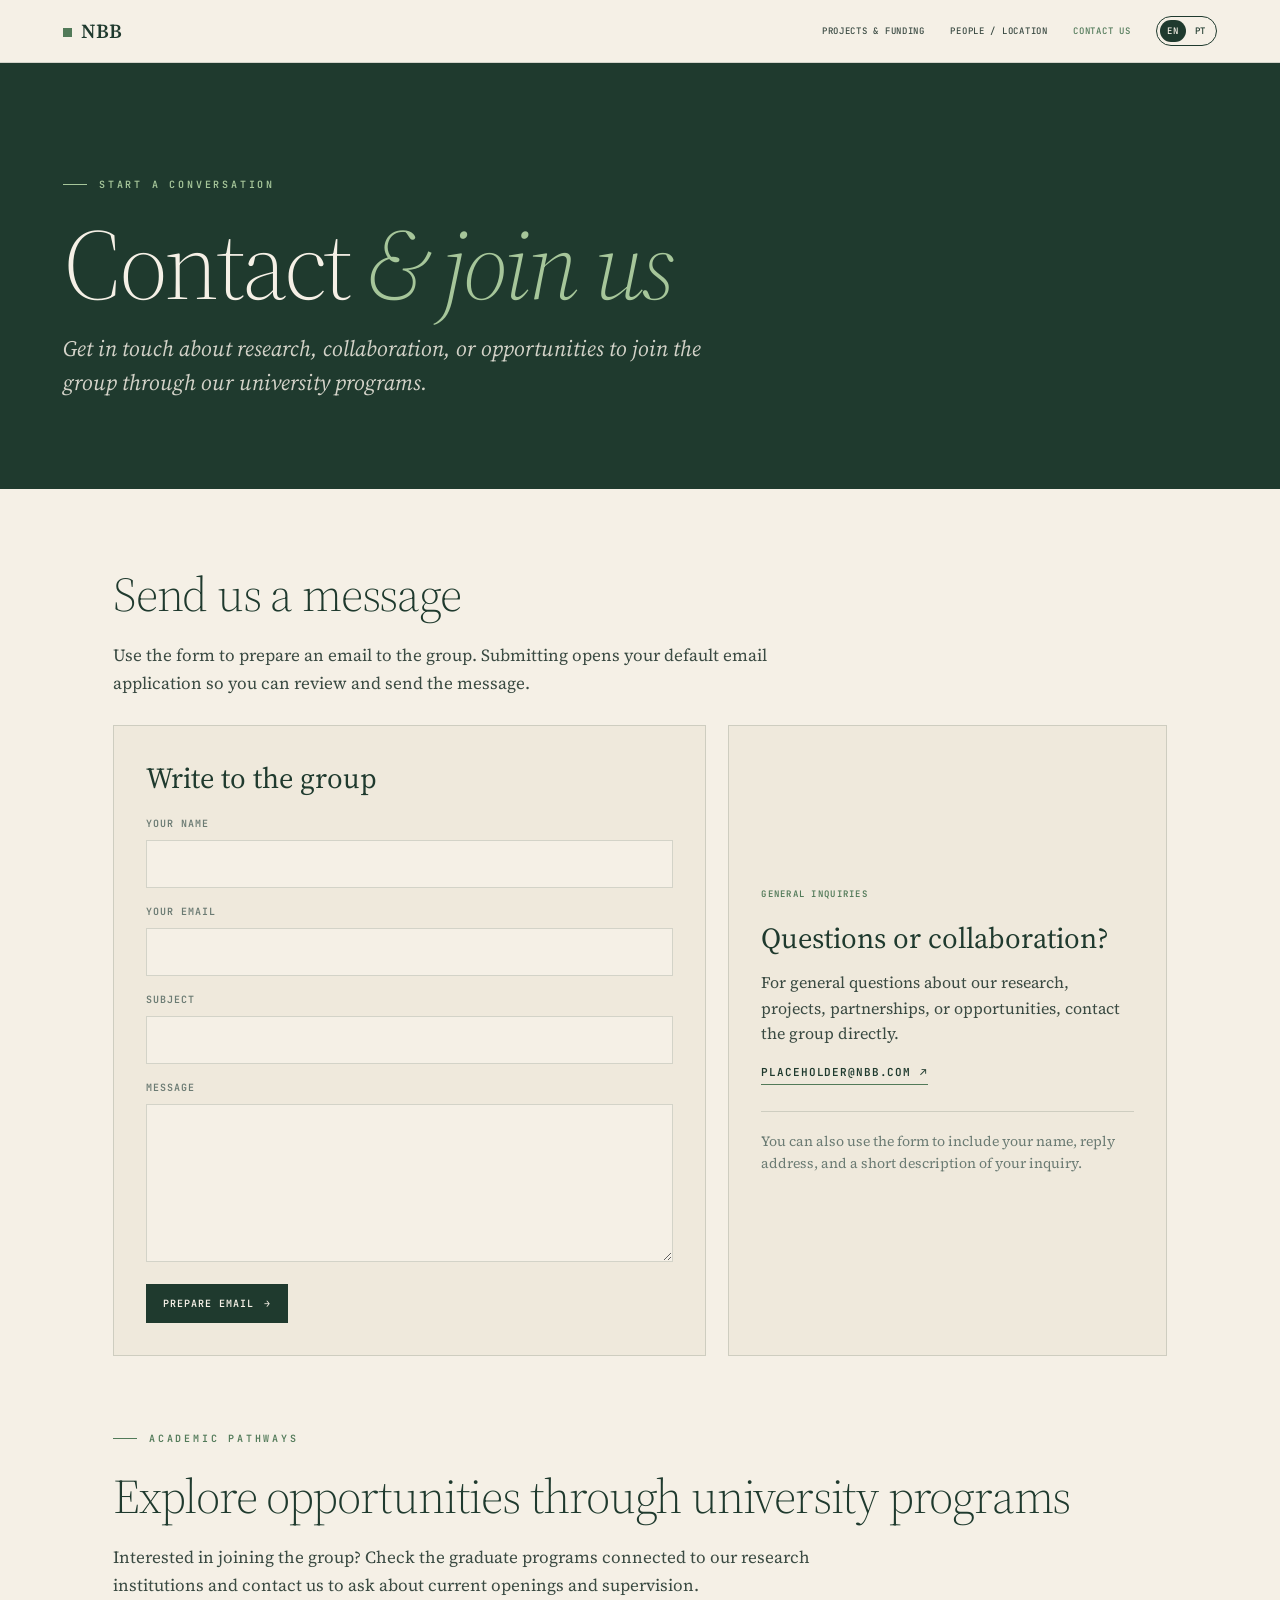
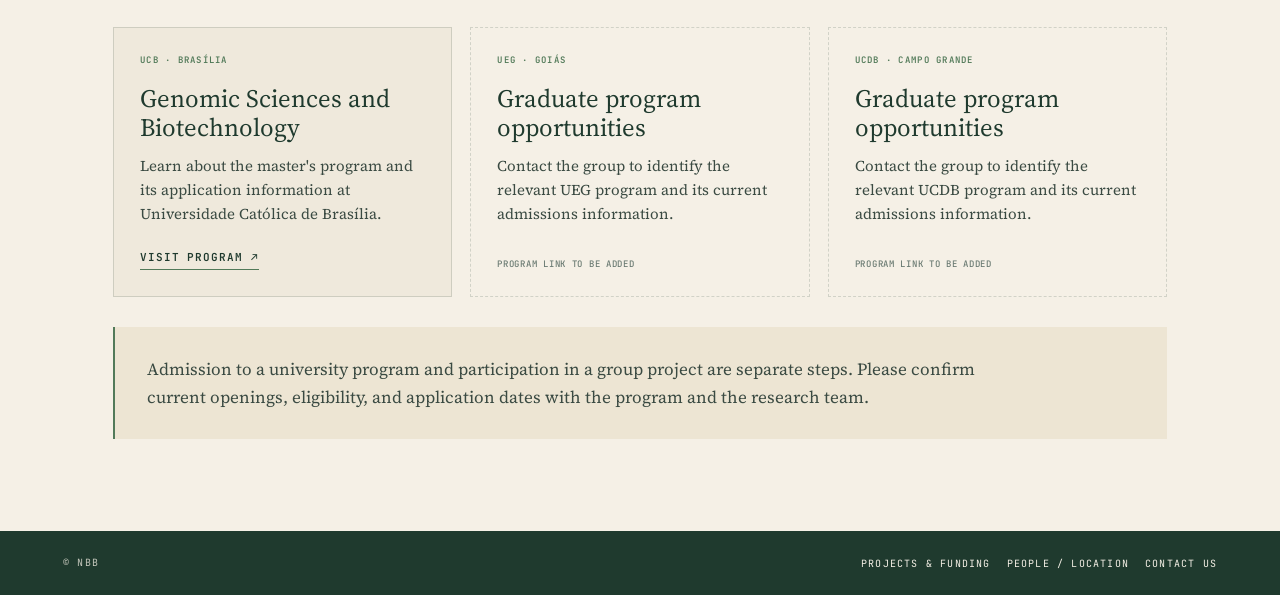
==== commit b41a67e2: "1.3v" ====
--- a/contact.html
+++ b/contact.html
@@ -12,11 +12,12 @@
 </head>
 <body>
 <header class="site-header">
-  <a class="brand" href="index.html" aria-label="Núcleo de Bioinsumos e Biodefensivos (Bioinsumos Grupo)"><span class="mark"></span>Bioinsumos Grupo</a>
+  <a class="brand" href="index.html" aria-label="NBB"><span class="mark"></span>NBB</a>
   <nav class="primary-nav" aria-label="Main navigation">
     <a href="projects.html">Projects &amp; Funding</a>
     <a href="people.html">People / Location</a>
-    <a class="nav-cta" href="contact.html" aria-current="page">Contact Us</a>
+    <a href="contact.html" aria-current="page">Contact Us</a>
+    <a class="nav-language" href="PT/contact.html" lang="pt-BR" hreflang="pt-BR" aria-label="Switch language to Portuguese"><span class="language-option is-current">EN</span><span class="language-option" lang="pt-BR">PT</span></a>
 </nav>
 </header>
 <main class="page-main">
--- a/site-pages.css
+++ b/site-pages.css
@@ -21,11 +21,14 @@
 .brand{display:flex;align-items:baseline;gap:9px;color:var(--ink);font-family:var(--font-serif);font-size:20px;font-weight:600;text-decoration:none;white-space:nowrap}
 .brand .mark{display:inline-block;width:9px;height:9px;background:var(--gold);transform:translateY(-1px)}
 .brand .sub{font-family:var(--font-mono);font-size:9px;font-weight:500;letter-spacing:.28em;text-transform:uppercase;color:var(--ink-3)}
-.primary-nav{display:flex;align-items:center;justify-content:flex-end;gap:clamp(12px,2vw,26px);font-family:var(--font-mono);font-size:9px;font-weight:500;letter-spacing:.08em;text-transform:uppercase}
+.primary-nav{display:flex;align-items:center;justify-content:flex-end;margin-left:auto;gap:clamp(12px,2vw,26px);font-family:var(--font-mono);font-size:9px;font-weight:500;letter-spacing:.08em;text-transform:uppercase}
 .primary-nav>a{color:var(--ink-2);text-decoration:none;white-space:nowrap;transition:color .2s}
 .primary-nav>a:hover,.primary-nav>a:focus-visible,.primary-nav>a[aria-current=page]{color:var(--gold)}
-.primary-nav .nav-cta{padding:10px 13px;border:1px solid var(--ink);background:var(--ink);color:var(--bone)}
-.primary-nav .nav-cta:hover,.primary-nav .nav-cta:focus-visible{background:var(--gold);border-color:var(--gold);color:var(--ink)}
+.primary-nav .nav-language{display:inline-flex;align-items:center;gap:2px;padding:3px;border:1px solid var(--green);border-radius:999px;background:var(--bone);color:var(--ink)}
+.primary-nav .nav-language .language-option{padding:5px 7px;border-radius:999px}
+.primary-nav .nav-language .is-current{background:var(--green);color:var(--bone)}
+.primary-nav .nav-language:hover .language-option:not(.is-current),.primary-nav .nav-language:focus-visible .language-option:not(.is-current){background:var(--bone-2)}
+.primary-nav .nav-language:focus-visible{outline:2px solid var(--gold);outline-offset:3px}
 .page-main{min-height:calc(100vh - 150px)}
 .page-hero{padding:clamp(62px,9vw,124px) 7vmin clamp(56px,7vw,92px);background:var(--green);color:var(--bone)}
 .page-hero-inner,.page-content{width:min(1180px,100%);margin:0 auto}
@@ -121,6 +124,24 @@
 .project-details dt,.project-details dd{margin:0;padding:14px 0;border-bottom:1px solid var(--rule);font-size:14px;line-height:1.6}
 .project-details dt{padding-right:18px;color:var(--ink-3);font-family:var(--font-mono);font-size:9px;font-weight:600;letter-spacing:.1em;text-transform:uppercase}
 .project-details dd{color:var(--ink-2);white-space:pre-line}
+.published-papers{margin-bottom:clamp(32px,5vw,64px);padding:clamp(54px,8vw,100px) 7vmin;background:var(--green);color:var(--bone)}
+.published-papers-inner{width:min(1180px,100%);margin:0 auto}
+.published-papers-heading{display:flex;align-items:flex-end;justify-content:space-between;gap:32px;margin-bottom:32px}
+.published-papers .eyebrow{color:var(--gold-soft)}
+.published-papers .eyebrow::before{background:var(--gold-soft)}
+.published-papers-heading h2{max-width:680px;margin:17px 0 0;font-size:clamp(38px,5.5vw,68px);font-weight:300;line-height:1;letter-spacing:-.04em}
+.published-papers-heading h2 em{color:var(--gold-soft);font-weight:300}
+.published-papers-heading>p{max-width:370px;margin:0;color:rgba(245,240,230,.76);font-size:15px;line-height:1.6}
+.paper-grid{display:grid;grid-template-columns:repeat(3,minmax(0,1fr));gap:16px}
+.paper-card{position:relative;display:flex;min-width:0;min-height:320px;flex-direction:column;overflow:hidden;padding:28px 24px 22px;background:var(--bone);color:var(--ink);border:1px solid rgba(245,240,230,.35)}
+.paper-number{position:absolute;top:8px;right:15px;color:rgba(31,58,46,.08);font-family:var(--font-serif);font-size:90px;font-weight:600;line-height:1;letter-spacing:-.08em}
+.paper-kicker{position:relative;max-width:calc(100% - 34px);margin-bottom:26px;color:var(--gold);font-family:var(--font-mono);font-size:9px;font-weight:700;letter-spacing:.13em;line-height:1.5;text-transform:uppercase}
+.paper-card h3{position:relative;margin:0 0 12px;font-size:clamp(22px,2.4vw,29px);font-weight:400;line-height:1.12}
+.paper-card>p{margin:0 0 22px;color:var(--ink-2);font-size:14px;line-height:1.55}
+.paper-meta{display:flex;justify-content:space-between;gap:12px;padding:10px 0;border-top:1px solid var(--rule);font-family:var(--font-mono);font-size:8px;letter-spacing:.08em;text-transform:uppercase}
+.paper-meta span{color:var(--ink-3)}
+.paper-meta strong{color:var(--ink);font-weight:600;text-align:right}
+.papers-note{margin:18px 0 0;color:rgba(245,240,230,.64);font-family:var(--font-mono);font-size:9px;letter-spacing:.08em;line-height:1.6;text-transform:uppercase}
 .projects-cta{padding:0 7vmin 72px}
 .projects-cta-inner{display:flex;align-items:center;justify-content:space-between;gap:32px;width:min(1180px,100%);margin:0 auto;padding:clamp(28px,5vw,52px);background:linear-gradient(rgba(31,58,46,.78),rgba(31,58,46,.78)),url("cerrado.jpg") center/cover no-repeat;color:var(--bone)}
 .projects-cta .eyebrow{color:var(--gold-soft)}
@@ -246,10 +267,10 @@
 .site-footer-links a:hover,.site-footer-links a:focus-visible{color:var(--gold-soft)}
 @media(max-width:1100px){
   .site-header{align-items:flex-start;flex-direction:column;gap:13px;padding:14px 5vw}
-  .primary-nav{width:100%;justify-content:space-between;gap:12px;flex-wrap:wrap}
+  .primary-nav{width:100%;justify-content:flex-end;gap:12px;flex-wrap:wrap}
 }
 @media(max-width:720px){
-  .primary-nav{justify-content:flex-start;gap:12px 18px}
+  .primary-nav{justify-content:flex-end;gap:12px 18px}
   .card-grid{grid-template-columns:repeat(2,minmax(0,1fr))}
   .contact-grid{grid-template-columns:1fr}
   .program-card-grid{grid-template-columns:1fr}
@@ -260,6 +281,10 @@
   .funding-overview-inner{grid-template-columns:1fr 1fr;gap:20px}
   .funding-total{grid-column:1/-1}
   .projects-layout{grid-template-columns:1fr;gap:26px}
+  .published-papers{padding:56px 5vw}
+  .published-papers-heading{align-items:flex-start;flex-direction:column;gap:14px}
+  .paper-grid{grid-template-columns:1fr}
+  .paper-card{min-height:0}
   .project-filters{position:static;display:grid;grid-template-columns:1fr 1fr;align-items:end;gap:10px 14px}
   .project-filters h3{grid-column:1/-1}
   .project-filters label{margin:0}
@@ -280,7 +305,6 @@
 @media(max-width:520px){
   .site-header{padding:13px 20px}
   .primary-nav{gap:10px 15px;font-size:8px}
-  .primary-nav .nav-cta{padding:8px 9px}
   .brand{font-size:18px}
   .card-grid{grid-template-columns:1fr}
   .info-card{min-height:190px}
